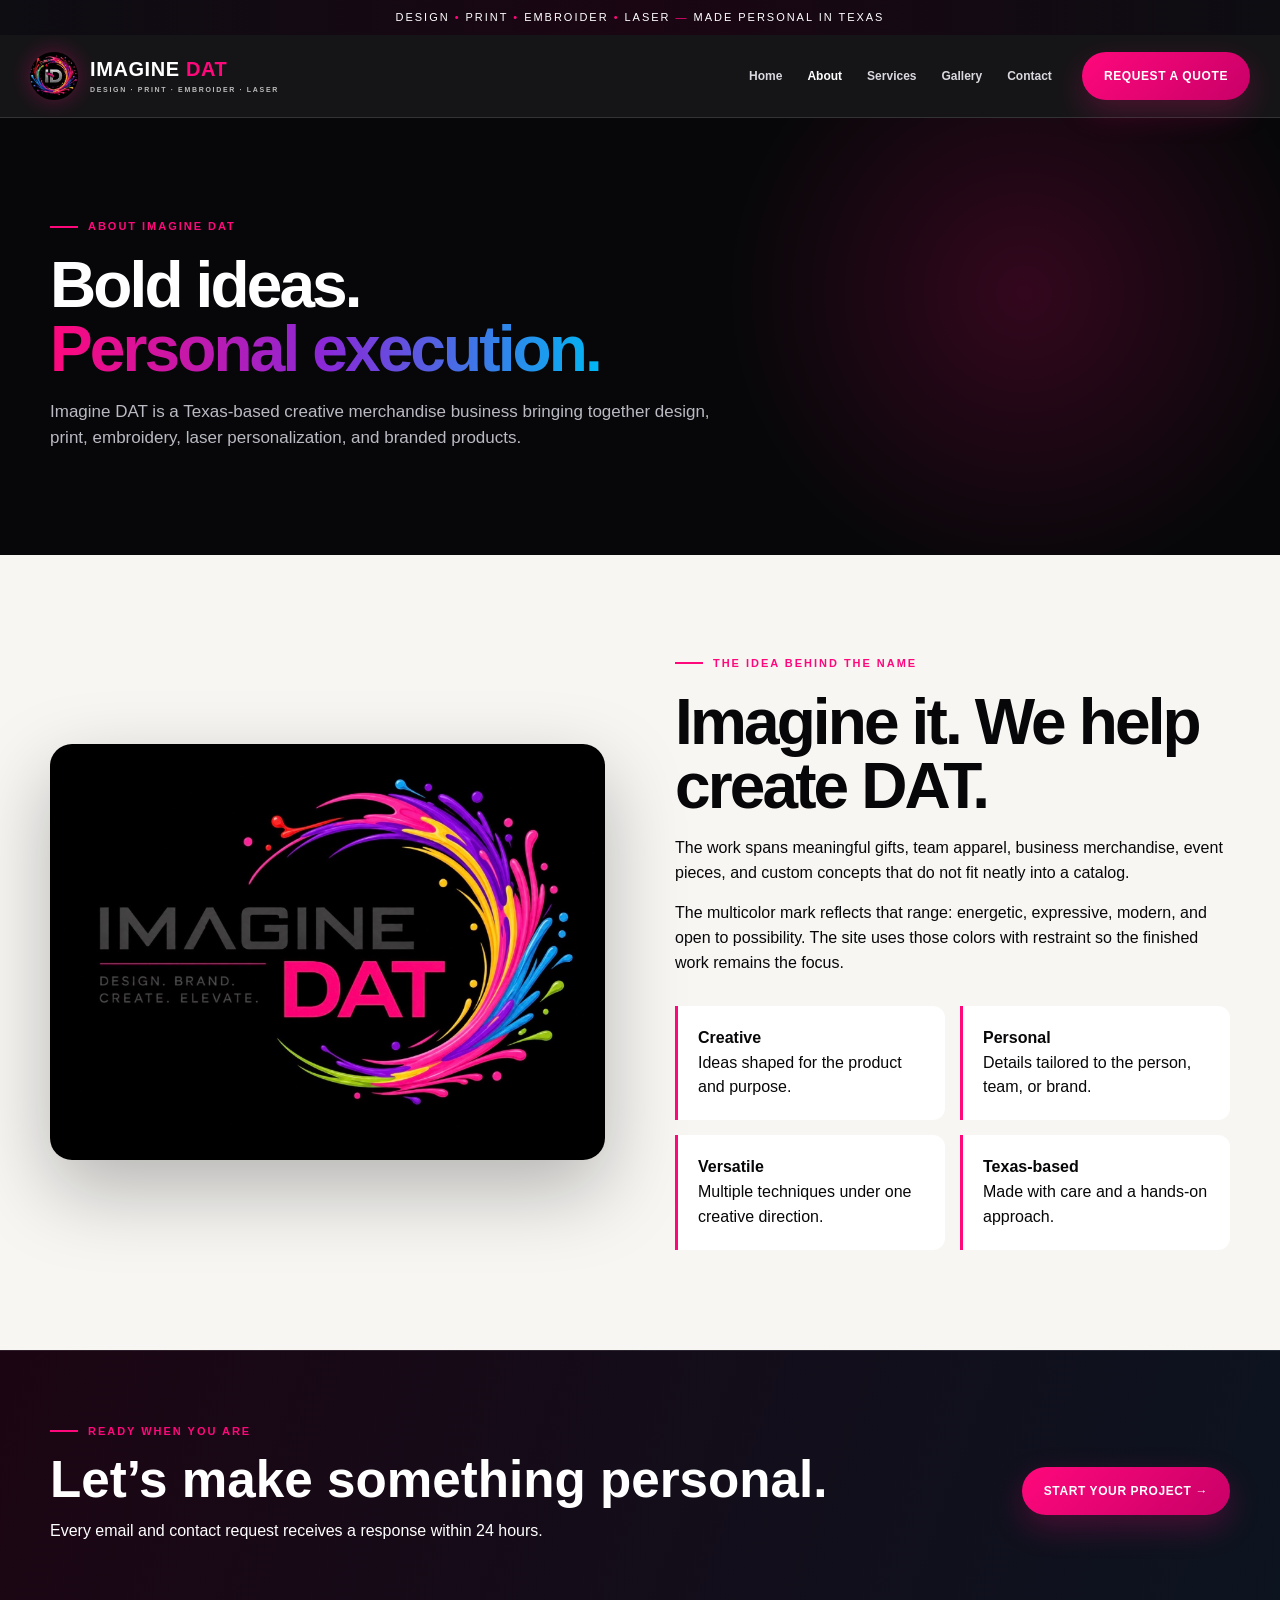
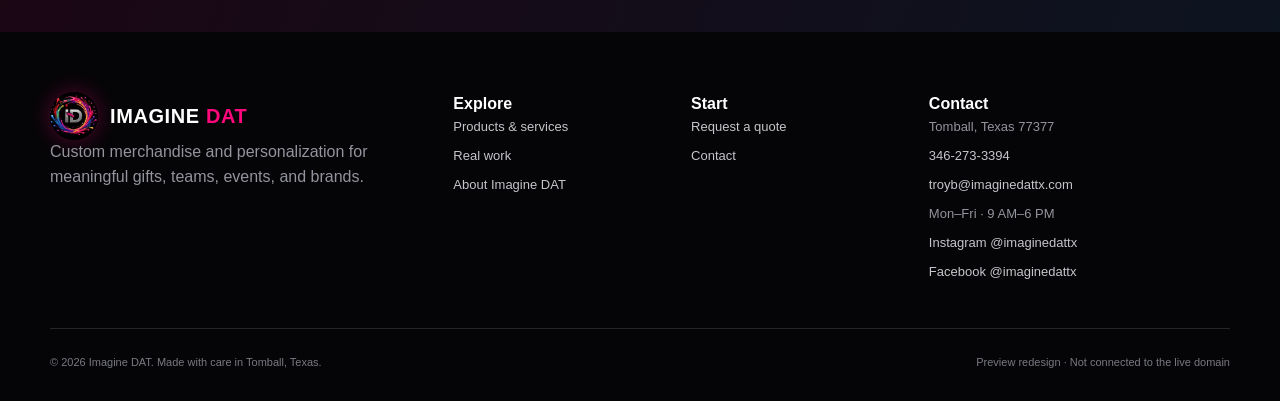
==== about.html @ 65fe0955 "Add Imagine DAT website redesign" ====
<!doctype html><html lang="en"><head><meta charset="utf-8"><meta name="viewport" content="width=device-width,initial-scale=1"><meta name="description" content="Learn about Imagine DAT, a Texas-based custom merchandise and personalization business."><title>About | Imagine DAT</title><link rel="stylesheet" href="styles.css"><script src="app.js" defer></script></head><body data-page="about"><main id="main"></main></body></html>
---- styles.css ----
:root {
  --ink: #070709;
  --ink-2: #111117;
  --paper: #f7f6f3;
  --white: #fff;
  --muted: #a9abb3;
  --line: rgba(255,255,255,.13);
  --pink: #ff087c;
  --cyan: #00b7f4;
  --lime: #9bd400;
  --yellow: #ffc51b;
  --purple: #8a28d7;
  --radius: 22px;
  --shadow: 0 30px 80px rgba(0,0,0,.27);
}
* { box-sizing: border-box; }
html { scroll-behavior: smooth; }
body { margin: 0; color: var(--ink); background: var(--paper); font-family: Montserrat, Arial, sans-serif; line-height: 1.55; }
body.menu-open { overflow: hidden; }
a { color: inherit; }
img { display: block; max-width: 100%; }
button, input, select, textarea { font: inherit; }
.skip { position: fixed; z-index: 100; top: 10px; left: 10px; transform: translateY(-150%); background: #fff; padding: 10px 16px; border-radius: 8px; }
.skip:focus { transform: none; }
.announce { background: linear-gradient(90deg,#0d0d12,#1a0613,#0d0d12); color:#fff; text-align:center; padding:9px 16px; font-size:11px; letter-spacing:.18em; text-transform:uppercase; }
.site-header { position: sticky; top: 0; z-index: 50; background: rgba(7,7,9,.94); color:#fff; border-bottom:1px solid var(--line); backdrop-filter: blur(16px); }
.nav-shell { width:min(1220px,calc(100% - 40px)); height:82px; margin:auto; display:flex; align-items:center; gap:30px; }
.brand { display:flex; align-items:center; gap:12px; text-decoration:none; min-width:205px; }
.brand-mark { width:48px; height:48px; border-radius:50%; object-fit:cover; object-position:center; box-shadow:0 0 22px rgba(255,8,124,.32); }
.brand-type { font-size:20px; font-weight:800; letter-spacing:.03em; line-height:1; }
.brand-type strong { color:var(--pink); }
.brand-type small { display:block; color:#bbb; font-size:7px; letter-spacing:.24em; margin-top:7px; font-weight:600; }
nav { display:flex; align-items:center; justify-content:center; gap:25px; margin-left:auto; }
nav a { text-decoration:none; font-size:12px; font-weight:700; color:#d9d9df; }
nav a:hover, nav a[aria-current="page"] { color:#fff; }
.nav-cta, .btn { border:0; border-radius:999px; text-decoration:none; display:inline-flex; align-items:center; justify-content:center; gap:10px; min-height:48px; padding:0 22px; font-size:12px; font-weight:800; letter-spacing:.05em; text-transform:uppercase; cursor:pointer; }
.nav-cta, .btn-primary { color:#fff; background:linear-gradient(135deg,var(--pink),#c80067); box-shadow:0 12px 32px rgba(255,8,124,.23); }
.btn-dark { color:#fff; background:var(--ink); }
.btn-ghost { color:#fff; border:1px solid rgba(255,255,255,.32); background:transparent; }
.menu { display:none; margin-left:auto; width:44px; height:44px; color:#fff; background:transparent; border:1px solid var(--line); border-radius:50%; }
.container { width:min(1180px,calc(100% - 40px)); margin-inline:auto; }
.hero { min-height:720px; color:#fff; background: radial-gradient(circle at 76% 36%,rgba(255,8,124,.19),transparent 26%),radial-gradient(circle at 88% 64%,rgba(0,183,244,.16),transparent 25%),var(--ink); overflow:hidden; position:relative; }
.hero:after { content:""; position:absolute; inset:auto -8% -36% 40%; height:480px; background:radial-gradient(ellipse,rgba(155,212,0,.15),transparent 66%); pointer-events:none; }
.hero-grid { min-height:720px; display:grid; grid-template-columns:.9fr 1.1fr; gap:64px; align-items:center; padding:64px 0 78px; }
.eyebrow { display:flex; gap:10px; align-items:center; color:var(--pink); font-size:11px; font-weight:800; letter-spacing:.18em; text-transform:uppercase; }
.eyebrow:before { content:""; width:28px; height:2px; background:currentColor; }
h1,h2,h3,p { margin-top:0; }
h1 { font-size:clamp(54px,6.2vw,92px); line-height:.95; letter-spacing:-.055em; margin:22px 0 28px; }
.gradient-word { background:linear-gradient(90deg,var(--pink),var(--purple),var(--cyan)); -webkit-background-clip:text; color:transparent; }
.hero-copy>p { color:#c5c6cc; font-size:18px; max-width:600px; }
.actions { display:flex; gap:13px; flex-wrap:wrap; margin-top:34px; }
.hero-media { min-height:540px; position:relative; }
.hero-logo { position:absolute; z-index:3; width:290px; top:0; left:8%; border-radius:18px; box-shadow:var(--shadow); }
.hero-photo { position:absolute; overflow:hidden; border-radius:var(--radius); box-shadow:var(--shadow); border:1px solid rgba(255,255,255,.2); }
.hero-photo img { width:100%; height:100%; object-fit:cover; }
.hero-photo.one { width:58%; height:54%; right:0; top:24%; transform:rotate(2deg); }
.hero-photo.two { width:44%; height:42%; left:0; bottom:0; transform:rotate(-3deg); }
.hero-proof { position:absolute; z-index:4; right:4%; bottom:1%; padding:15px 18px; border-radius:14px; background:#fff; color:#111; font-size:11px; font-weight:800; letter-spacing:.12em; text-transform:uppercase; }
.trustbar { color:#fff; background:#141419; border-top:1px solid var(--line); border-bottom:1px solid var(--line); }
.trust-row { display:flex; justify-content:space-between; gap:24px; padding:18px 0; font-size:10px; letter-spacing:.13em; font-weight:800; text-transform:uppercase; color:#c9c9ce; }
.dot { color:var(--pink); }
.section { padding:100px 0; }
.section-dark { color:#fff; background:var(--ink); }
.section-head { display:grid; grid-template-columns:1.1fr .7fr; gap:60px; align-items:end; margin-bottom:42px; }
.section h2, .page-hero h1 { font-size:clamp(40px,5vw,70px); line-height:1; letter-spacing:-.045em; margin:18px 0; }
.section-head p { color:#65666d; }
.section-dark .section-head p { color:#aaaab2; }
.cards { display:grid; grid-template-columns:repeat(3,1fr); gap:18px; }
.card { border-radius:var(--radius); overflow:hidden; background:#fff; box-shadow:0 18px 50px rgba(14,14,18,.08); }
.card-media { aspect-ratio:4/3; overflow:hidden; background:#ddd; }
.card-media img { width:100%; height:100%; object-fit:cover; transition:transform .5s; }
.card:hover .card-media img { transform:scale(1.035); }
.card-body { padding:26px; }
.card-kicker { color:var(--pink); font-size:9px; letter-spacing:.17em; font-weight:800; text-transform:uppercase; }
.card h3 { font-size:22px; line-height:1.1; margin:10px 0; }
.card p { color:#6a6a70; font-size:14px; }
.service-strip { display:grid; grid-template-columns:repeat(4,1fr); gap:1px; background:#303037; border:1px solid #303037; border-radius:var(--radius); overflow:hidden; }
.service-mini { padding:30px; background:#16161c; }
.service-mini b { display:block; color:#fff; margin-bottom:8px; }
.service-mini span { color:#9899a3; font-size:13px; }
.showcase { display:grid; grid-template-columns:1fr 1fr; gap:22px; }
.showcase-item { position:relative; min-height:500px; overflow:hidden; border-radius:var(--radius); color:#fff; }
.showcase-item img { position:absolute; inset:0; width:100%; height:100%; object-fit:cover; }
.showcase-item:after { content:""; position:absolute; inset:0; background:linear-gradient(transparent 30%,rgba(0,0,0,.86)); }
.showcase-copy { position:absolute; z-index:2; left:32px; right:32px; bottom:28px; }
.showcase-copy h3 { font-size:28px; margin:8px 0; }
.cta-band { padding:72px 0; color:#fff; background:linear-gradient(110deg,#1c0513,#0c1420); border-top:1px solid rgba(255,255,255,.1); }
.cta-inner { display:flex; align-items:center; justify-content:space-between; gap:30px; }
.cta-inner h2 { font-size:clamp(34px,4vw,58px); margin:0; }
.page-hero { color:#fff; background:radial-gradient(circle at 80% 40%,rgba(255,8,124,.18),transparent 28%),var(--ink); padding:100px 0 86px; }
.page-hero p { max-width:680px; color:#b9bac2; font-size:17px; }
.two-col { display:grid; grid-template-columns:1fr 1fr; gap:70px; align-items:center; }
.feature-image { border-radius:var(--radius); overflow:hidden; box-shadow:var(--shadow); }
.feature-image img { width:100%; aspect-ratio:4/3; object-fit:cover; }
.value-list { display:grid; grid-template-columns:1fr 1fr; gap:15px; margin-top:30px; }
.value { padding:20px; border-left:3px solid var(--pink); background:#fff; border-radius:0 12px 12px 0; }
.services-list { display:grid; gap:20px; }
.service-row { display:grid; grid-template-columns:300px 1fr; gap:40px; align-items:center; padding:24px; background:#fff; border-radius:var(--radius); }
.service-row img { width:100%; aspect-ratio:4/3; object-fit:cover; border-radius:15px; }
.service-row h2 { font-size:34px; margin:5px 0 12px; }
.service-number { color:var(--pink); font-weight:800; letter-spacing:.12em; font-size:10px; }
.gallery-tools { display:flex; gap:10px; flex-wrap:wrap; margin-bottom:35px; }
.filter { border:1px solid #d5d5da; background:#fff; border-radius:999px; padding:11px 18px; font-size:12px; font-weight:700; cursor:pointer; }
.filter[aria-pressed="true"] { color:#fff; background:#111; border-color:#111; }
.gallery-grid { columns:3; column-gap:18px; }
.gallery-card { width:100%; display:block; margin:0 0 18px; padding:0; border:0; border-radius:18px; overflow:hidden; background:#fff; cursor:pointer; text-align:left; break-inside:avoid; box-shadow:0 14px 40px rgba(0,0,0,.08); }
.gallery-card img { width:100%; height:auto; }
.gallery-card div { padding:18px; }
.gallery-card b { display:block; }
.gallery-card span { color:#777; font-size:12px; }
.gallery-card[hidden] { display:none; }
.modal { border:0; padding:0; max-width:min(980px,calc(100% - 32px)); border-radius:22px; background:#111; color:#fff; box-shadow:0 40px 100px rgba(0,0,0,.6); }
.modal::backdrop { background:rgba(0,0,0,.83); backdrop-filter:blur(5px); }
.modal-inner { display:grid; grid-template-columns:1.25fr .75fr; min-height:520px; }
.modal img { width:100%; height:100%; max-height:78vh; object-fit:contain; background:#050505; }
.modal-copy { padding:38px; align-self:center; }
.modal-close { position:absolute; top:15px; right:15px; width:40px; height:40px; border:0; border-radius:50%; background:#fff; cursor:pointer; }
.form-wrap { display:grid; grid-template-columns:.72fr 1.28fr; gap:50px; align-items:start; }
.form-card { padding:38px; border-radius:var(--radius); background:#fff; box-shadow:0 20px 60px rgba(0,0,0,.09); }
.form-grid { display:grid; grid-template-columns:1fr 1fr; gap:18px; }
.field { display:grid; gap:7px; font-size:12px; font-weight:700; }
.field.full { grid-column:1/-1; }
input,select,textarea { width:100%; border:1px solid #d8d8dd; border-radius:11px; background:#fbfbfc; padding:13px 14px; color:#111; }
textarea { min-height:150px; resize:vertical; }
input:focus,select:focus,textarea:focus { outline:3px solid rgba(255,8,124,.16); border-color:var(--pink); }
.check { display:flex; gap:10px; align-items:flex-start; color:#56565d; font-size:12px; margin:18px 0; }
.check input { width:auto; margin-top:4px; }
.form-note { color:#76777e; font-size:12px; }
.contact-card { padding:26px; border-radius:18px; background:#141419; color:#fff; margin-bottom:15px; }
.contact-card span { color:#aaa; font-size:12px; }
.contact-card a { color:#fff; text-decoration-color:var(--pink); text-underline-offset:3px; }
.site-footer { color:#fff; background:#050507; padding:60px 0 30px; }
.footer-grid { display:grid; grid-template-columns:1.2fr .65fr .65fr 1fr; gap:42px; padding-bottom:46px; border-bottom:1px solid var(--line); }
.footer-grid p { color:#93949d; max-width:440px; }
.footer-links { display:grid; gap:9px; }
.footer-links a { text-decoration:none; color:#c5c5cb; font-size:13px; }
.footer-links span { color:#93949d; font-size:13px; }
.footer-bottom { display:flex; justify-content:space-between; gap:20px; padding-top:25px; color:#797a82; font-size:11px; }
.reveal { animation:rise .7s ease both; }
@keyframes rise { from { opacity:0; transform:translateY(16px); } }
@media (max-width: 1120px) {
  .menu { display:block; }
  nav { display:none; position:fixed; inset:112px 0 0; background:#0a0a0d; padding:34px 20px; flex-direction:column; justify-content:flex-start; align-items:flex-start; }
  nav.open { display:flex; }
  nav a { font-size:22px; }
  .nav-cta { display:none; }
  .hero-grid { grid-template-columns:1fr; padding-top:70px; }
  .hero-media { min-height:520px; }
  .section-head,.two-col,.form-wrap { grid-template-columns:1fr; }
  .cards { grid-template-columns:1fr 1fr; }
  .service-strip { grid-template-columns:1fr 1fr; }
  .gallery-grid { columns:2; }
}
@media (max-width: 650px) {
  .announce { font-size:8px; }
  .nav-shell { width:calc(100% - 28px); height:72px; }
  .brand { min-width:0; }
  .brand-type small { display:none; }
  .hero,.hero-grid { min-height:auto; }
  .hero-grid { gap:35px; }
  .hero-media { min-height:420px; }
  .hero-logo { width:200px; left:2%; }
  .hero-photo.one { width:70%; height:54%; top:27%; }
  .hero-photo.two { width:55%; height:40%; }
  .section { padding:72px 0; }
  .cards,.showcase,.value-list,.form-grid { grid-template-columns:1fr; }
  .service-strip { grid-template-columns:1fr; }
  .service-row { grid-template-columns:1fr; gap:20px; }
  .gallery-grid { columns:1; }
  .modal-inner { grid-template-columns:1fr; }
  .modal-copy { padding:25px; }
  .cta-inner,.footer-bottom { align-items:flex-start; flex-direction:column; }
  .footer-grid { grid-template-columns:1fr; gap:30px; }
  .trust-row { overflow:auto; justify-content:flex-start; white-space:nowrap; }
}
@media (prefers-reduced-motion:reduce){*{scroll-behavior:auto!important;animation:none!important;transition:none!important}}
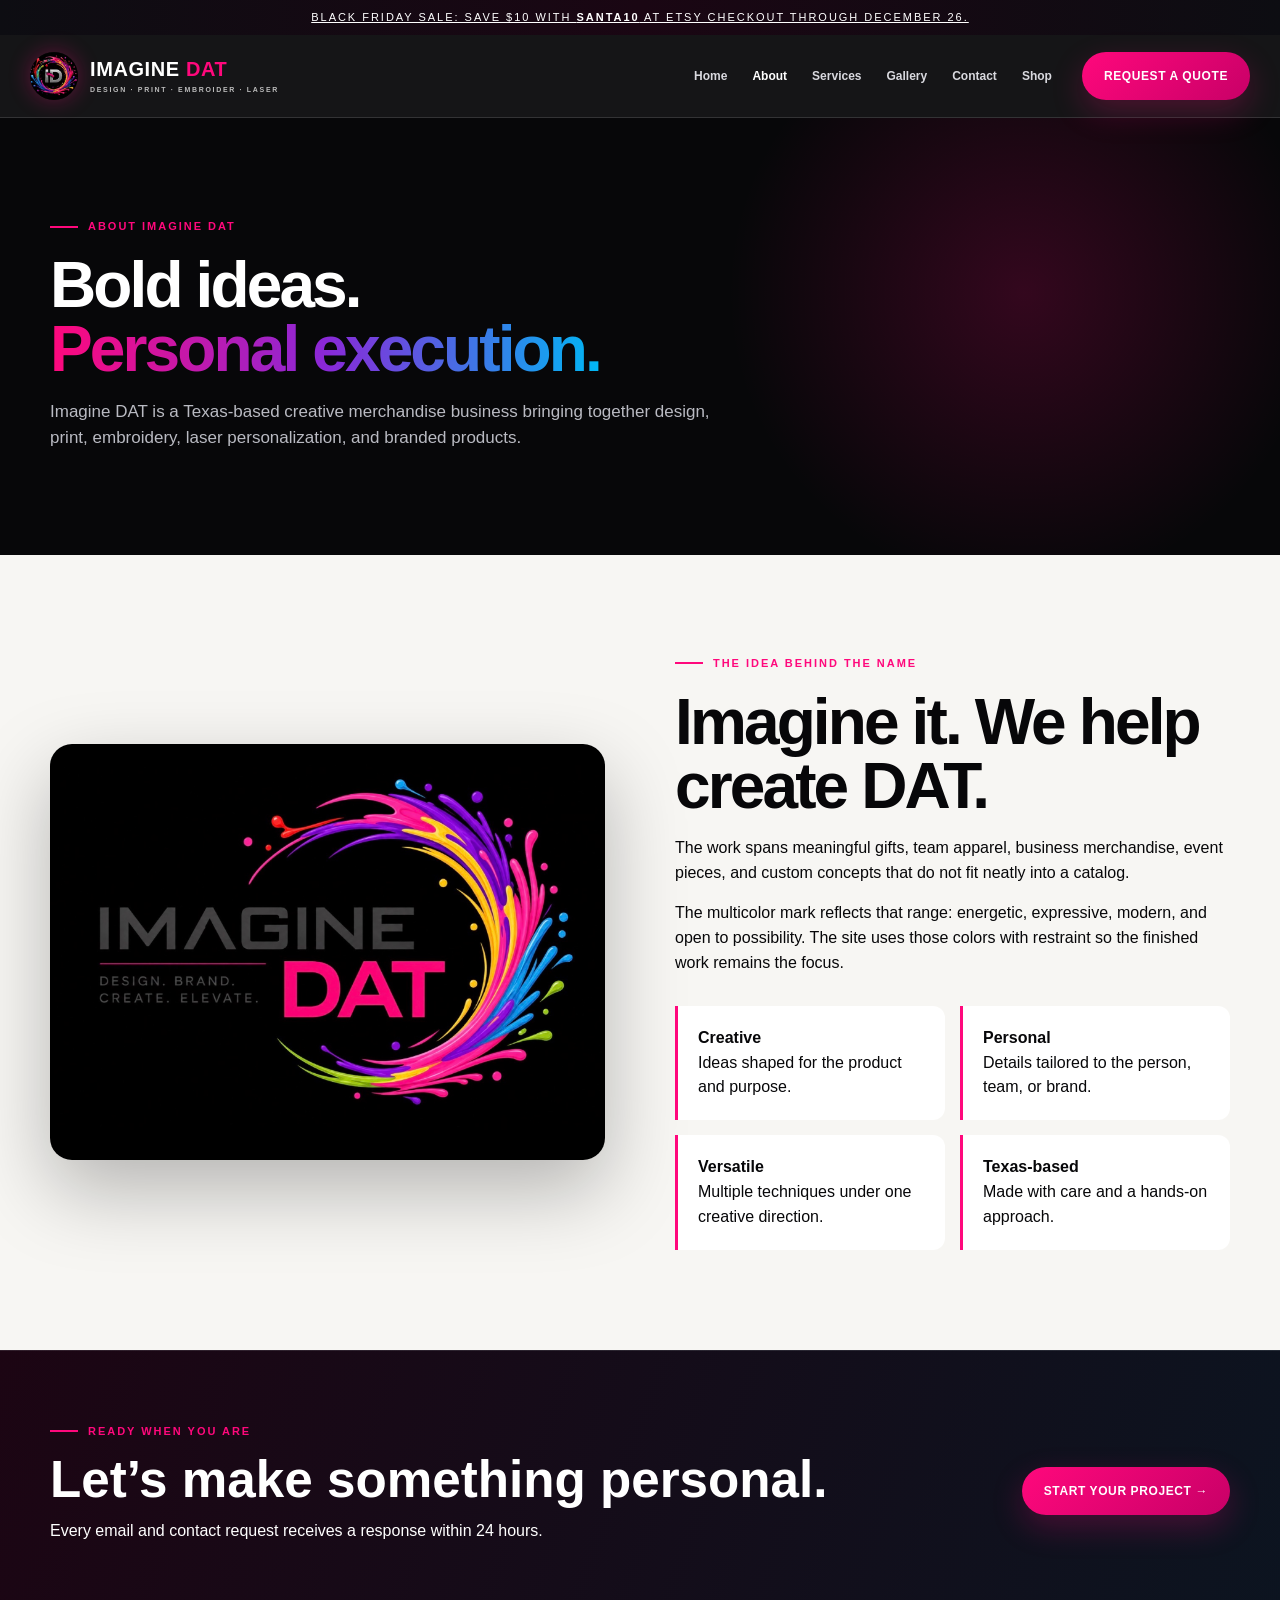
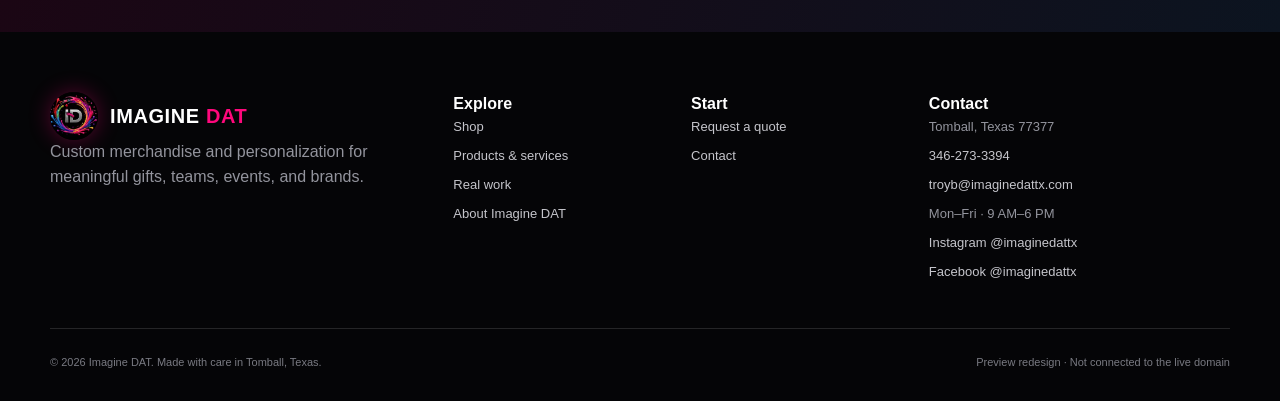
==== commit ce63b62d: "Add Metricool website analytics" ====
--- a/about.html
+++ b/about.html
@@ -1 +1 @@
-<!doctype html><html lang="en"><head><meta charset="utf-8"><meta name="viewport" content="width=device-width,initial-scale=1"><meta name="description" content="Learn about Imagine DAT, a Texas-based custom merchandise and personalization business."><title>About | Imagine DAT</title><link rel="stylesheet" href="styles.css"><script src="app.js" defer></script></head><body data-page="about"><main id="main"></main></body></html>
+<!doctype html><html lang="en"><head><meta charset="utf-8"><meta name="viewport" content="width=device-width,initial-scale=1"><meta name="description" content="Learn about Imagine DAT, a Texas-based custom merchandise and personalization business."><title>About | Imagine DAT</title><link rel="stylesheet" href="styles.css"><script src="app.js" defer></script><script>function loadScript(a){var b=document.getElementsByTagName("head")[0],c=document.createElement("script");c.type="text/javascript",c.src="https://tracker.metricool.com/resources/be.js",c.onreadystatechange=a,c.onload=a,b.appendChild(c)}loadScript(function(){beTracker.t({hash:"3b3400f4c0a765a0cb4b40fffa1abfb6"})});</script></head><body data-page="about"><main id="main"></main></body></html>
--- a/styles.css
+++ b/styles.css
@@ -38,6 +38,7 @@
 .btn-dark { color:#fff; background:var(--ink); }
 .btn-ghost { color:#fff; border:1px solid rgba(255,255,255,.32); background:transparent; }
 .menu { display:none; margin-left:auto; width:44px; height:44px; color:#fff; background:transparent; border:1px solid var(--line); border-radius:50%; }
+.mobile-nav-cta { display:none; }
 .container { width:min(1180px,calc(100% - 40px)); margin-inline:auto; }
 .hero { min-height:720px; color:#fff; background: radial-gradient(circle at 76% 36%,rgba(255,8,124,.19),transparent 26%),radial-gradient(circle at 88% 64%,rgba(0,183,244,.16),transparent 25%),var(--ink); overflow:hidden; position:relative; }
 .hero:after { content:""; position:absolute; inset:auto -8% -36% 40%; height:480px; background:radial-gradient(ellipse,rgba(155,212,0,.15),transparent 66%); pointer-events:none; }
@@ -74,6 +75,10 @@
 .card-kicker { color:var(--pink); font-size:9px; letter-spacing:.17em; font-weight:800; text-transform:uppercase; }
 .card h3 { font-size:22px; line-height:1.1; margin:10px 0; }
 .card p { color:#6a6a70; font-size:14px; }
+.product-styling { margin:0 0 18px; padding-top:12px; border-top:1px solid #e5e2e3; }
+.product-styling h4 { margin:0 0 6px; font-size:14px; }
+.product-styling ul { margin:0; padding-left:18px; color:#6a6a70; font-size:14px; }
+.product-styling li + li { margin-top:6px; }
 .service-strip { display:grid; grid-template-columns:repeat(4,1fr); gap:1px; background:#303037; border:1px solid #303037; border-radius:var(--radius); overflow:hidden; }
 .service-mini { padding:30px; background:#16161c; }
 .service-mini b { display:block; color:#fff; margin-bottom:8px; }
@@ -139,10 +144,15 @@
 .reveal { animation:rise .7s ease both; }
 @keyframes rise { from { opacity:0; transform:translateY(16px); } }
 @media (max-width: 1120px) {
-  .menu { display:block; }
-  nav { display:none; position:fixed; inset:112px 0 0; background:#0a0a0d; padding:34px 20px; flex-direction:column; justify-content:flex-start; align-items:flex-start; }
+  .site-header { backdrop-filter:none; }
+  .menu { display:block; position:relative; z-index:72; flex:0 0 44px; font-size:0; }
+  .menu::before { content:"☰"; font-size:22px; line-height:1; }
+  .menu[aria-expanded="true"]::before { content:"×"; font-size:32px; font-weight:300; }
+  nav { display:none; position:fixed; z-index:70; inset:0; background:linear-gradient(155deg,#09090d 35%,#210817 100%); padding:138px 24px 38px; flex-direction:column; justify-content:flex-start; align-items:stretch; gap:12px; overflow-y:auto; }
   nav.open { display:flex; }
-  nav a { font-size:22px; }
+  nav a { width:min(440px,100%); margin:0 auto; padding:15px 18px; border:1px solid rgba(255,255,255,.13); border-radius:14px; background:rgba(255,255,255,.055); color:#fff; font-size:18px; text-align:center; }
+  nav a:hover, nav a[aria-current="page"] { border-color:rgba(255,8,124,.72); background:rgba(255,8,124,.15); }
+  nav .mobile-nav-cta { display:block; margin-top:10px; border:0; background:linear-gradient(135deg,var(--pink),#c80067); font-size:14px; font-weight:800; letter-spacing:.05em; text-transform:uppercase; }
   .nav-cta { display:none; }
   .hero-grid { grid-template-columns:1fr; padding-top:70px; }
   .hero-media { min-height:520px; }
